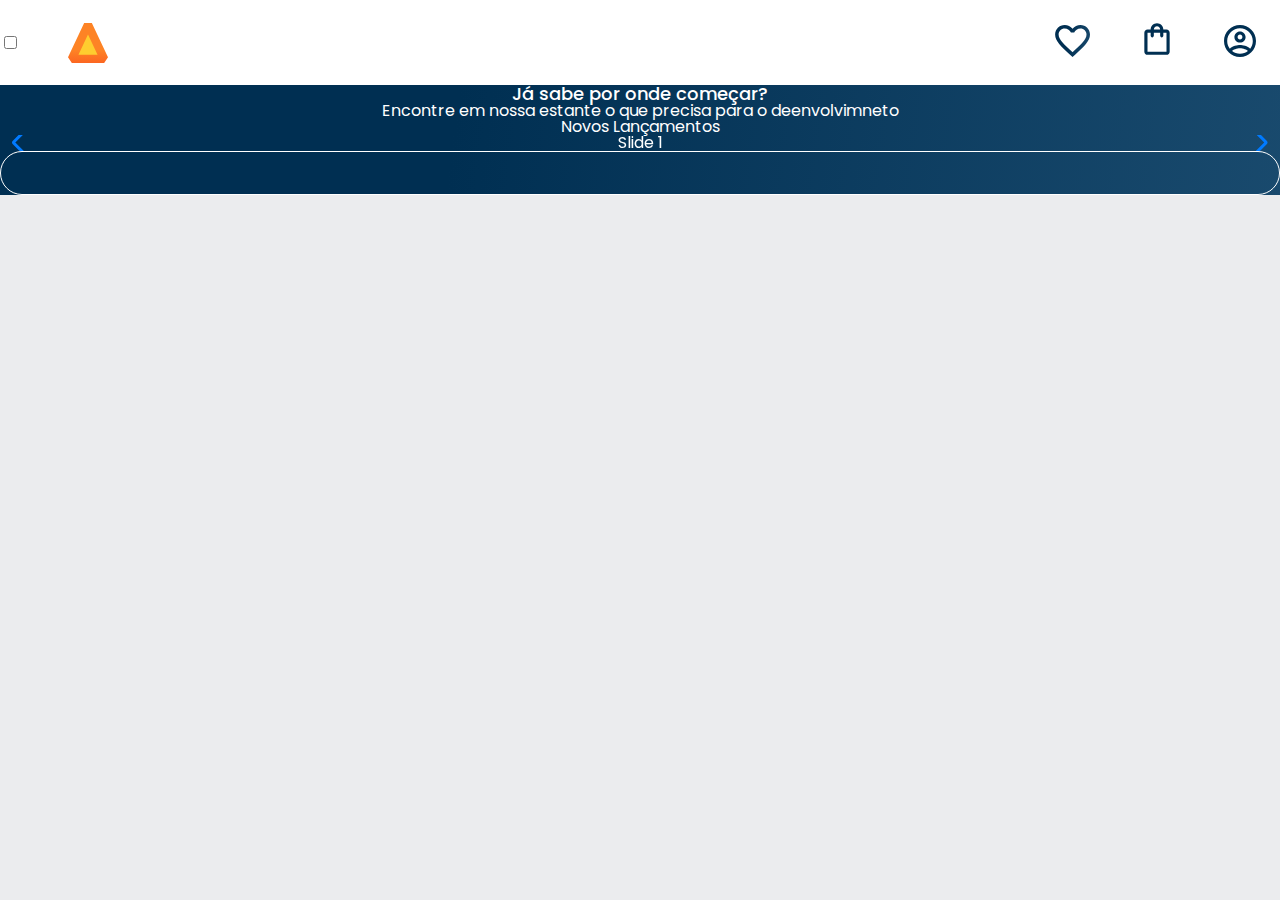
==== index.html @ 72f5707b "carrossel02" ====
<!DOCTYPE html>
<html>
    <head>
        <meta charset="UTF-8">
        <meta name="viewport" content="width=device-width, initial-scale=1.0">
        <title>
            AluraBooks
        </title>
        <link rel="stylesheet" href="reset.css">
        <link rel="stylesheet" href="style.css">
        <link rel="stylesheet"
  href="https://cdn.jsdelivr.net/npm/swiper@11/swiper-bundle.min.css"
/>
        <link rel="preconnect" href="https://fonts.googleapis.com">
        <link rel="preconnect" href="https://fonts.gstatic.com" crossorigin>
        <link href="https://fonts.googleapis.com/css2?family=Poppins:wght@300;400;500;700&display=swap" rel="stylesheet">
    </head>
    <body>
        <header class="cabeçalho">
            <div class="container">
                <input type="checkbox" id="menu" class="container__botao">
                <label for="menu">                
                    <span class="cabeçalho_menu_hamburguer container__imagem"></span>
                </label>
                <ul class="lista-menu">
                    <li class="lista-menu__titulo">Categoria</li>
                    <li class="lista-menu__item">
                        <a href="#" class="lista-menu__link">Programação</a>
                    </li>
                    <li class="lista-menu__item">
                        <a href="#" class="lista-menu__link">Front-end</a>
                    </li>
                    <li class="lista-menu__item">
                        <a href="#" class="lista-menu__link">Infraestrutura</a>
                    </li>
                    <li class="lista-menu__item">
                        <a href="#" class="lista-menu__link">Business</a>
                    </li>
                    <li class="lista-menu__item">
                        <a href="#" class="lista-menu__link">Design & UX</a>
                    </li>
                </ul>
                    <img src="img/Logo.svg" alt="Logo do AluraBooks" class="container__imagem">
            </div>
            <div class="container">
                <a href="#"><img src="img/Favoritos.svg" alt="Meus Favoritos" class="container__imagem"></a>
                <a href="#"><img src="img/Compras.svg" alt="Carrinho de compras" class="container__imagem"></a>
                <a href="#"><img src="img/Usuário.svg" alt="Meu Perfil" class="container__imagem"></a>
                        </div>
        </header>
        <section class="banner">
            <h2 class="banner__titulo">Já sabe por onde começar?</h2>
            <p class="banner__texto">Encontre em nossa estante
                o que precisa para o deenvolvimneto         </p>
 <section class="carrossel">
    <h2 class="carroel__titulo">Novos Lançamentos</h2>
    <!-- Slider main container -->
 <div class="swiper">
    <!-- Additional required wrapper -->
    <div class="swiper-wrapper">
      <!-- Slides -->
      <div class="swiper-slide">Slide 1</div>
      <div class="swiper-slide">Slide 2</div>
      <div class="swiper-slide">Slide 3</div>
      ...
    </div>
    <!-- If we need pagination -->
    <div class="swiper-pagination"></div>
  
    <!-- If we need navigation buttons -->
    <div class="swiper-button-prev"></div>
    <div class="swiper-button-next"></div>
  
    <!-- If we need scrollbar -->
    <div class="swiper-scrollbar"></div>
  </div>
</section>
                <input type="search" class="banner__pesquisa" Qual sera sua proxima leitura>
    </body>


</section>
<script src="https://cdn.jsdelivr.net/npm/swiper@11/swiper-bundle.min.js"></script>

</html>
---- style.css ----
@import url(styles/header.css);
@import url(styles/banner.css);
@import url(styles/carrossel.css);
:root{
    --cor-de-fundo: #EBECEE;
    --branco: #FFFFFF;
    --laranja: #EB9B00;
    --azul-degrade: linear-gradient(97.57deg, #002F52 35.49%, #326589 165.37%);
    --fonte-principal:"Poppins";
}
body{
    background-color: var(--cor-de-fundo);
    font-family: var(--fonte-principal);
    font-size: 16px;
    font-weight: 400s;
}
h1{
    background-color: white;
}
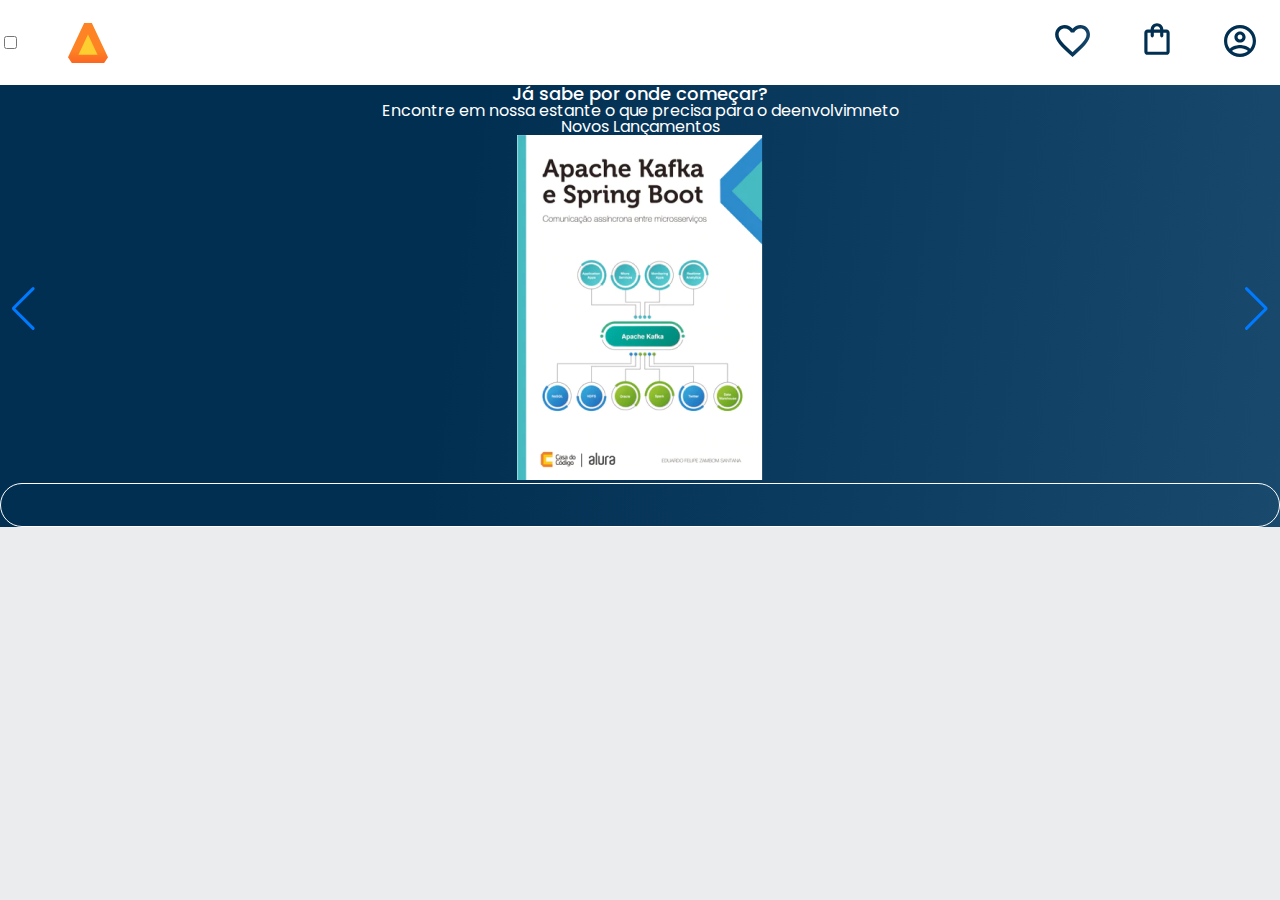
==== commit c9003289: "livros" ====
--- a/index.html
+++ b/index.html
@@ -59,9 +59,9 @@
     <!-- Additional required wrapper -->
     <div class="swiper-wrapper">
       <!-- Slides -->
-      <div class="swiper-slide">Slide 1</div>
-      <div class="swiper-slide">Slide 2</div>
-      <div class="swiper-slide">Slide 3</div>
+      <div class="swiper-slide"><img src="img/ApacheKafka.png" alt="livro sobre ApacheKafka e spring boot da AluraBooks"></div>
+      <div class="swiper-slide"><img src="img/Javascript.png" alt="livro sobre Javascript da AluraBooks"></div>
+      <div class="swiper-slide"><img src="img/Portugol.png" alt="livro sobre Portugol da AluraBooks"></div>
       ...
     </div>
     <!-- If we need pagination -->
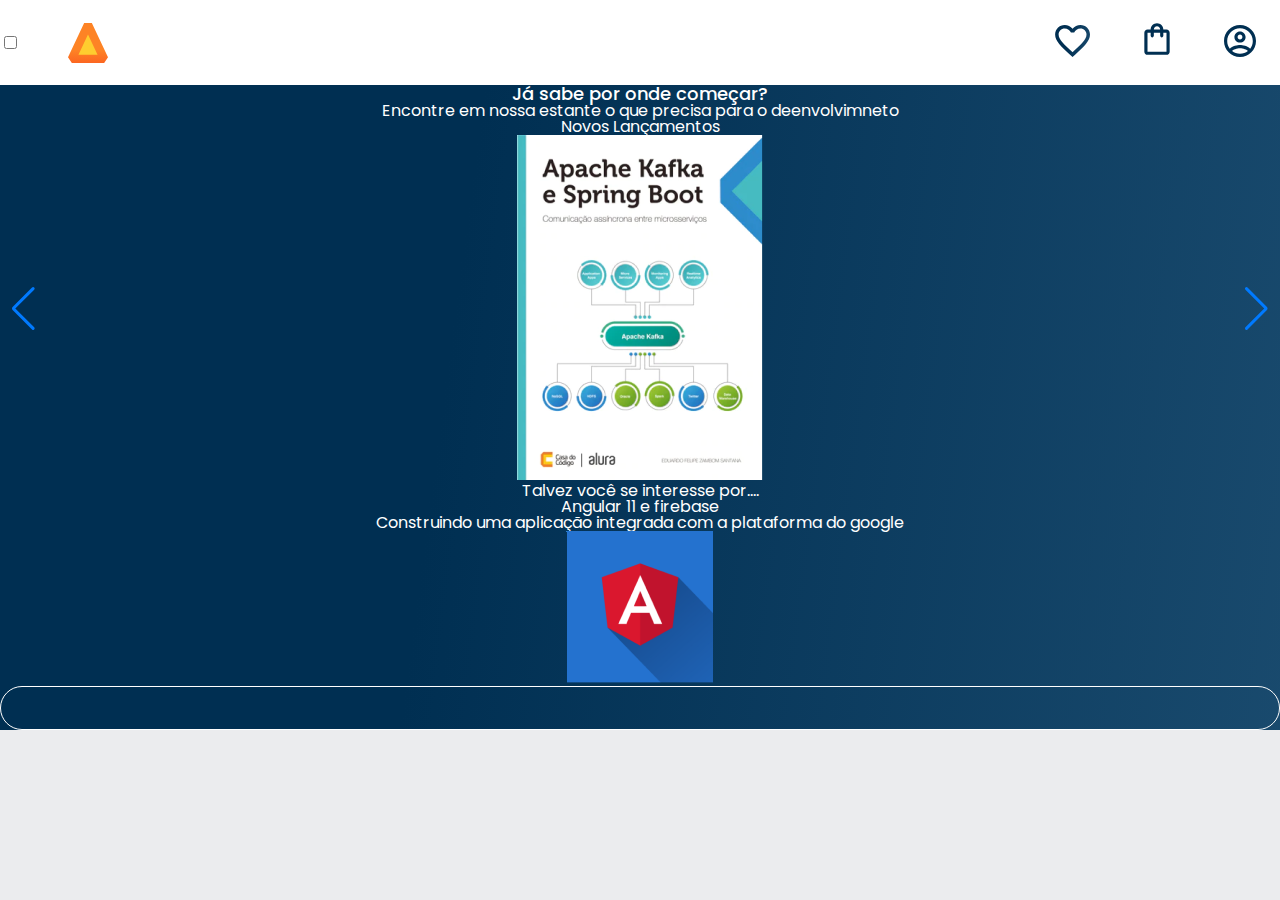
==== commit c6f0ad6f: "descrição livro" ====
--- a/index.html
+++ b/index.html
@@ -74,6 +74,20 @@
     <!-- If we need scrollbar -->
     <div class="swiper-scrollbar"></div>
   </div>
+  <div class="card">
+    <!--primeira linha-->
+    <div class="card__descriao">
+        <div class="descriao">
+            <!--primira coluna-->
+            <h3 class="descricao_titulo">Talvez você se interesse por....</h3>
+            <h2 class="descricao_titulo-livro">Angular 11 e firebase</h2>
+            <p class="descricao__texto">Construindo uma aplicação integrada com a plataforma do google</p>
+        </div>
+        <!--Segunda coluna-->
+        <img src="img/Angular-1.png" class="descricao__imagem"">
+        </div>
+    </div>
+  </div>
 </section>
                 <input type="search" class="banner__pesquisa" Qual sera sua proxima leitura>
     </body>
@@ -81,5 +95,10 @@
 
 </section>
 <script src="https://cdn.jsdelivr.net/npm/swiper@11/swiper-bundle.min.js"></script>
-
+<script>
+    const swiper= new swiper('.swiper ,'){
+        spaceBeten: 10,
+        slidesPerView: 3,
+    }
+</script>
 </html>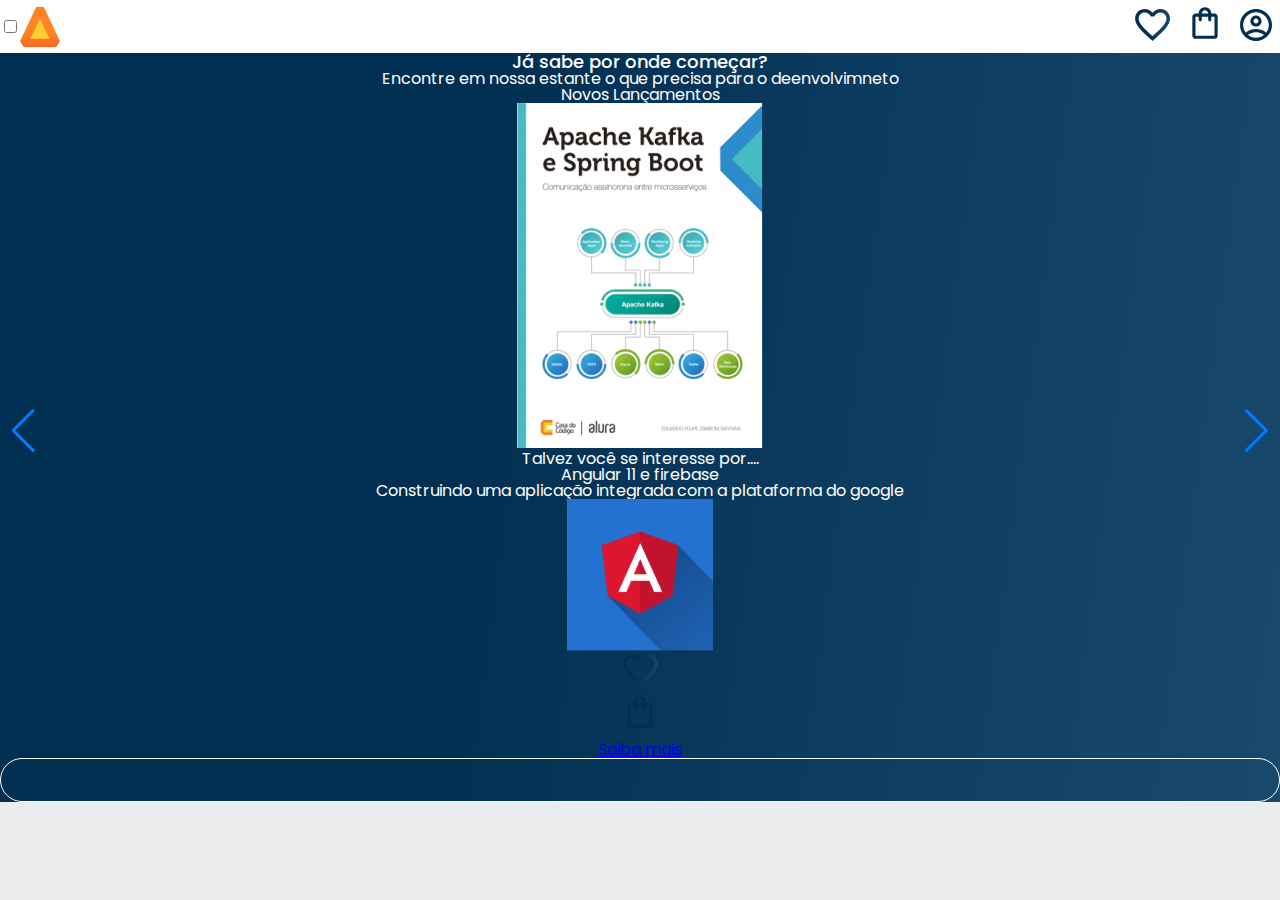
==== commit 73e79270: "saiba mais" ====
--- a/index.html
+++ b/index.html
@@ -72,8 +72,7 @@
     <div class="swiper-button-next"></div>
   
     <!-- If we need scrollbar -->
-    <div class="swiper-scrollbar"></div>
-  </div>
+
   <div class="card">
     <!--primeira linha-->
     <div class="card__descriao">
@@ -86,6 +85,19 @@
         <!--Segunda coluna-->
         <img src="img/Angular-1.png" class="descricao__imagem"">
         </div>
+        <!--segunda linha-->
+        <div class="card__botoes"></div>
+        <!--primira coluna-->
+        <ul class="botoes">
+            <li class="botoes__item"></li>
+            <img src="img/Favoritos-1.svg" alt="favoritar livro">
+            <li class="botoes__item">
+                <img src="img/Compras.svg" alt="adicionar no carrinho de compras">
+            </li>
+            </li>
+        </ul>
+        <!--egunda coluna-->
+        <a href="#"class="botoes__ancora">Saiba mais</a>
     </div>
   </div>
 </section>
@@ -97,8 +109,8 @@
 <script src="https://cdn.jsdelivr.net/npm/swiper@11/swiper-bundle.min.js"></script>
 <script>
     const swiper= new swiper('.swiper ,'){
-        spaceBeten: 10,
-        slidesPerView: 3,
+        spaceBeten=10,
+        slidesPerView:3,
     }
 </script>
 </html>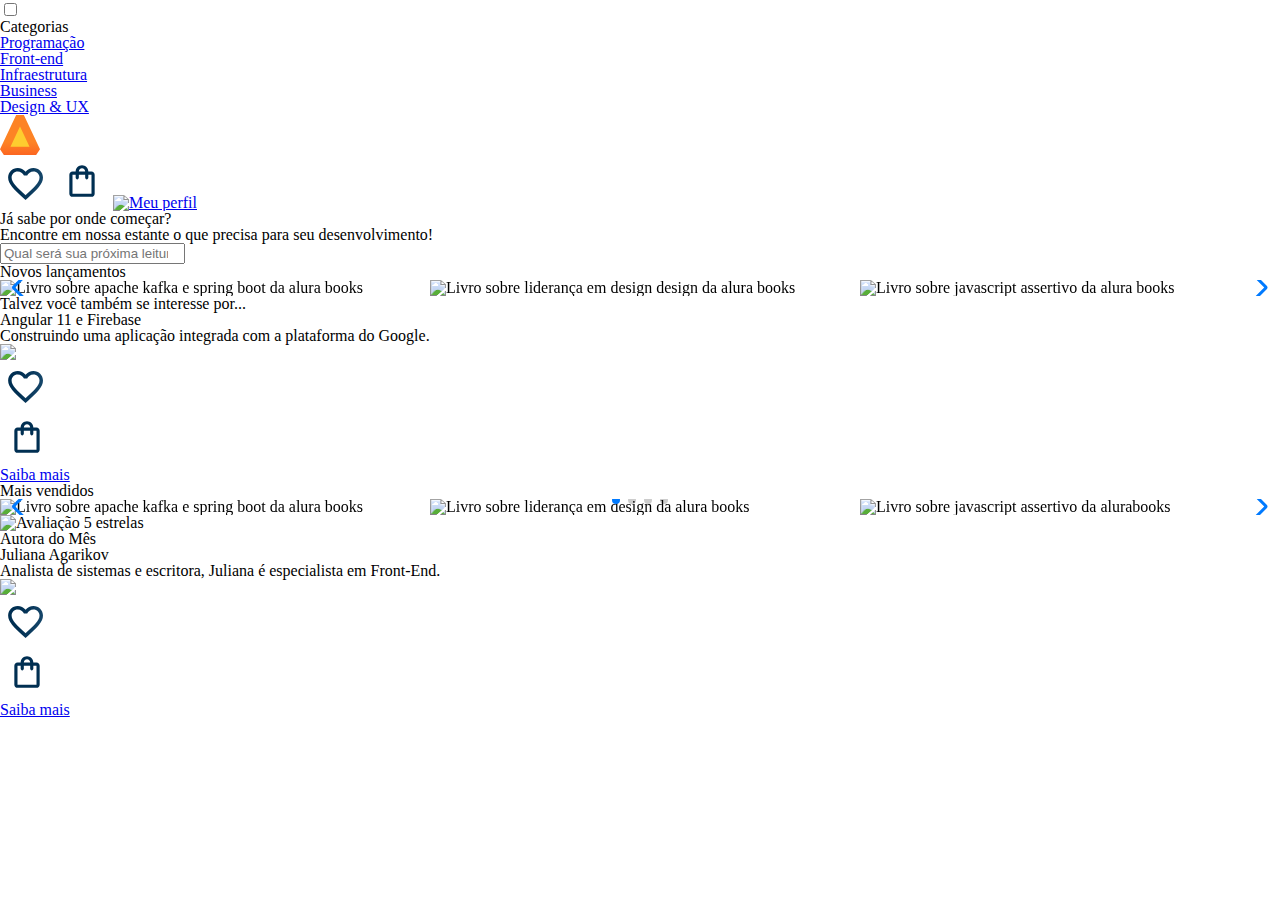
==== commit d533d08c: "ajuste" ====
--- a/index.html
+++ b/index.html
@@ -1,116 +1,181 @@
 <!DOCTYPE html>
 <html>
-    <head>
-        <meta charset="UTF-8">
-        <meta name="viewport" content="width=device-width, initial-scale=1.0">
-        <title>
-            AluraBooks
-        </title>
-        <link rel="stylesheet" href="reset.css">
-        <link rel="stylesheet" href="style.css">
-        <link rel="stylesheet"
-  href="https://cdn.jsdelivr.net/npm/swiper@11/swiper-bundle.min.css"
-/>
-        <link rel="preconnect" href="https://fonts.googleapis.com">
-        <link rel="preconnect" href="https://fonts.gstatic.com" crossorigin>
-        <link href="https://fonts.googleapis.com/css2?family=Poppins:wght@300;400;500;700&display=swap" rel="stylesheet">
-    </head>
-    <body>
-        <header class="cabeçalho">
-            <div class="container">
-                <input type="checkbox" id="menu" class="container__botao">
-                <label for="menu">                
-                    <span class="cabeçalho_menu_hamburguer container__imagem"></span>
-                </label>
-                <ul class="lista-menu">
-                    <li class="lista-menu__titulo">Categoria</li>
-                    <li class="lista-menu__item">
-                        <a href="#" class="lista-menu__link">Programação</a>
-                    </li>
-                    <li class="lista-menu__item">
-                        <a href="#" class="lista-menu__link">Front-end</a>
-                    </li>
-                    <li class="lista-menu__item">
-                        <a href="#" class="lista-menu__link">Infraestrutura</a>
-                    </li>
-                    <li class="lista-menu__item">
-                        <a href="#" class="lista-menu__link">Business</a>
-                    </li>
-                    <li class="lista-menu__item">
-                        <a href="#" class="lista-menu__link">Design & UX</a>
-                    </li>
-                </ul>
-                    <img src="img/Logo.svg" alt="Logo do AluraBooks" class="container__imagem">
-            </div>
-            <div class="container">
-                <a href="#"><img src="img/Favoritos.svg" alt="Meus Favoritos" class="container__imagem"></a>
-                <a href="#"><img src="img/Compras.svg" alt="Carrinho de compras" class="container__imagem"></a>
-                <a href="#"><img src="img/Usuário.svg" alt="Meu Perfil" class="container__imagem"></a>
-                        </div>
-        </header>
-        <section class="banner">
-            <h2 class="banner__titulo">Já sabe por onde começar?</h2>
-            <p class="banner__texto">Encontre em nossa estante
-                o que precisa para o deenvolvimneto         </p>
- <section class="carrossel">
-    <h2 class="carroel__titulo">Novos Lançamentos</h2>
+
+<head>
+  <meta charset="UTF-8">
+  <meta name="viewport" content="width=device-width, initial-scale=1.0">
+  <title>AluraBooks</title>
+  <link rel="stylesheet" href="reset.css">
+  <link rel="preconnect" href="https://fonts.googleapis.com">
+  <link rel="preconnect" href="https://fonts.gstatic.com" crossorigin>
+  <link href="https://fonts.googleapis.com/css2?family=Poppins:wght@300;400;500;700&display=swap" rel="stylesheet">
+  <link rel="stylesheet" href="https://cdn.jsdelivr.net/npm/swiper@11/swiper-bundle.min.css" />
+  <link rel="stylesheet" href="styles.css">
+</head>
+
+<body>
+  <header class="cabeçalho">
+    <div class="container">
+      <input type="checkbox" id="menu" class="container__botao">
+      <label for="menu">
+        <span class="cabeçalho__menu-hamburguer container__imagem"></span>
+      </label>
+      <ul class="lista-menu">
+        <li class="lista-menu__titulo">Categorias</li>
+        <li class="lista-menu__item">
+          <a href="#" class="lista-menu__link">Programação</a>
+        </li>
+        <li class="lista-menu__item">
+          <a href="#" class="lista-menu__link">Front-end</a>
+        </li>
+        <li class="lista-menu__item">
+          <a href="#" class="lista-menu__link">Infraestrutura</a>
+        </li>
+        <li class="lista-menu__item">
+          <a href="#" class="lista-menu__link">Business</a>
+        </li>
+        <li class="lista-menu__item">
+          <a href="#" class="lista-menu__link">Design & UX</a>
+        </li>
+      </ul>
+      <img src="img/Logo.svg" alt="Logo da Alurabooks" class="container__imagem">
+    </div>
+    <div class="container">
+      <a href="#"><img src="img/Favoritos.svg" alt="Meus favoritos" class="container__imagem"></a>
+      <a href="#"><img src="img/Compras.svg" alt="Carrinhos de compras" class="container__imagem"></a>
+      <a href="#"><img src="img/Usuario.svg" alt="Meu perfil" class="container__imagem"></a>
+    </div>
+  </header>
+
+  <section class="banner">
+    <h2 class="banner__titulo">Já sabe por onde começar?</h2>
+    <p class="banner__texto">Encontre em nossa estante o que precisa para seu desenvolvimento!</p>
+    <input type="search" class="banner__pesquisa" placeholder="Qual será sua próxima leitura?">
+  </section>
+
+  <section class="carrossel">
+    <h2 class="carrossel__titulo">Novos lançamentos</h2>
     <!-- Slider main container -->
- <div class="swiper">
-    <!-- Additional required wrapper -->
-    <div class="swiper-wrapper">
-      <!-- Slides -->
-      <div class="swiper-slide"><img src="img/ApacheKafka.png" alt="livro sobre ApacheKafka e spring boot da AluraBooks"></div>
-      <div class="swiper-slide"><img src="img/Javascript.png" alt="livro sobre Javascript da AluraBooks"></div>
-      <div class="swiper-slide"><img src="img/Portugol.png" alt="livro sobre Portugol da AluraBooks"></div>
-      ...
+    <div class="swiper">
+      <!-- Additional required wrapper -->
+      <div class="swiper-wrapper">
+        <!-- Slides -->
+        <div class="swiper-slide"><img src="img/Apachekafka.svg"
+            alt="Livro sobre apache kafka e spring boot da alura books"></div>
+        <div class="swiper-slide"><img src="img/Liderança.svg"
+            alt="Livro sobre liderança em design design da alura books"></div>
+        <div class="swiper-slide"><img src="img/Javascript.svg" alt="Livro sobre javascript assertivo da alura books">
+        </div>
+        <div class="swiper-slide">
+          <img src="img/Guia Front-end.svg" alt="Livro Guia front end" />
+        </div>
+        <div class="swiper-slide">
+          <img src="img/Portugol.svg" alt="Livro sobre portugol" />
+        </div>
+        <div class="swiper-slide">
+          <img src="img/Acessibilidade.svg" alt="Livro sobre acessibilidade" />
+        </div>
+      </div>
+
+      <!-- If we need navigation buttons -->
+      <div class="swiper-button-prev"></div>
+      <div class="swiper-button-next"></div>
+
     </div>
-    <!-- If we need pagination -->
-    <div class="swiper-pagination"></div>
-  
-    <!-- If we need navigation buttons -->
-    <div class="swiper-button-prev"></div>
-    <div class="swiper-button-next"></div>
-  
-    <!-- If we need scrollbar -->
 
-  <div class="card">
-    <!--primeira linha-->
-    <div class="card__descriao">
-        <div class="descriao">
-            <!--primira coluna-->
-            <h3 class="descricao_titulo">Talvez você se interesse por....</h3>
-            <h2 class="descricao_titulo-livro">Angular 11 e firebase</h2>
-            <p class="descricao__texto">Construindo uma aplicação integrada com a plataforma do google</p>
+    <div class="card">
+      <div class="card__descrição">
+        <div class="descrição">
+          <h3 class="descrição__titulo">Talvez você também se interesse por...</h3>
+          <h2 class="descrição__titulo-livro">Angular 11 e Firebase</h2>
+          <p class="descrição__texto">
+            Construindo uma aplicação integrada com a plataforma do Google.
+          </p>
         </div>
-        <!--Segunda coluna-->
-        <img src="img/Angular-1.png" class="descricao__imagem"">
+        <img src="img/Angular.svg" class="descrição__imagem" />
+      </div>
+      <div class="card__botões">
+        <ul class="botões">
+          <li class="botões__item">
+            <img src="img/Favoritos.svg" alt="Favoritar livro" />
+          </li>
+          <li class="botões__item">
+            <img src="img/Compras.svg" alt="Adicionar no carrinho de compras" />
+          </li>
+        </ul>
+        <a href="#" class="botões__ancora">Saiba mais</a>
+      </div>
+    </div>
+
+  </section>
+
+  <section class=”carrossel”>
+    <h2 class="carrossel__titulo">Mais vendidos</h2>
+    <div class="swiper">
+      <!-- Additional required wrapper -->
+      <!-- If we need pagination -->
+      <div class="swiper-pagination"></div>
+
+      <div class="swiper-wrapper">
+        <!-- Slides -->
+        <div class="swiper-slide"><img src="img/ApacheKafka.svg"
+            alt="Livro sobre apache kafka e spring boot da alura books"></div>
+        <div class="swiper-slide"><img src="img/Liderança.svg" alt="Livro sobre liderança em design da alura books">
         </div>
-        <!--segunda linha-->
-        <div class="card__botoes"></div>
-        <!--primira coluna-->
-        <ul class="botoes">
-            <li class="botoes__item"></li>
-            <img src="img/Favoritos-1.svg" alt="favoritar livro">
-            <li class="botoes__item">
-                <img src="img/Compras.svg" alt="adicionar no carrinho de compras">
-            </li>
-            </li>
+        <div class="swiper-slide"><img src="img/Javascript.svg" alt="Livro sobre javascript assertivo da alurabooks">
+        </div>
+        <div class="swiper-slide"><img src="img/Guia Front-end.svg" alt="Livro Guia front end"></div>
+        <div class="swiper-slide"><img src="img/Portugol.svg" alt="Livro sobre portugol"></div>
+        <div class="swiper-slide"><img src="img/Acessibilidade.svg" alt="livro sobre acessibilidade"></div>
+      </div>
+
+      <!-- If we need navigation buttons -->
+      <div class="swiper-button-prev"></div>
+      <div class="swiper-button-next"></div>
+    </div>
+
+    <div class="card">
+      <!-- 1º linha -->
+      <div class="card__descrição">
+        <!-- 1º coluna -->
+        <div class="descrição">
+          <img src="img/Estrelinhas.svg" alt="Avaliação 5 estrelas">
+          <h3 class="descrição__titulo">Autora do Mês</h3>
+          <h2 class="descrição__titulo-livro">Juliana Agarikov</h2>
+          <p class="descrição__texto">Analista de sistemas e escritora, Juliana é especialista em Front-End.
+          </p>
+        </div>
+        <!-- 2º coluna -->
+        <img src="img/Escritora.svg" class="descrição__imagem">
+      </div>
+
+      <!-- 2º linha -->
+      <div class="card__botões">
+        <!-- 1º coluna -->
+        <ul class="botões">
+          <li class="botões__item"><img src="img/Favoritos.svg" alt="Favoritar livro"></li>
+          <li class="botões__item"><img src="img/Compras.svg" alt="Adicionar no carrinho de compras"></li>
         </ul>
-        <!--egunda coluna-->
-        <a href="#"class="botoes__ancora">Saiba mais</a>
+        <!-- 2º coluna -->
+        <a href="#" class="botões__ancora">Saiba mais</a>
+      </div>
     </div>
-  </div>
-</section>
-                <input type="search" class="banner__pesquisa" Qual sera sua proxima leitura>
-    </body>
 
 
-</section>
-<script src="https://cdn.jsdelivr.net/npm/swiper@11/swiper-bundle.min.js"></script>
-<script>
-    const swiper= new swiper('.swiper ,'){
-        spaceBeten=10,
-        slidesPerView:3,
-    }
-</script>
+
+  </section>
+
+  <script src="https://cdn.jsdelivr.net/npm/swiper@11/swiper-bundle.min.js"></script>
+  <script>
+    const swiper = new Swiper(".swiper", {
+      spaceBetween: 10,
+      slidesPerView: 3,
+      pagination: {
+        el: ".swiper-pagination",
+        type: "bullets",
+      },
+    });
+  </script>
+</body>
+
 </html>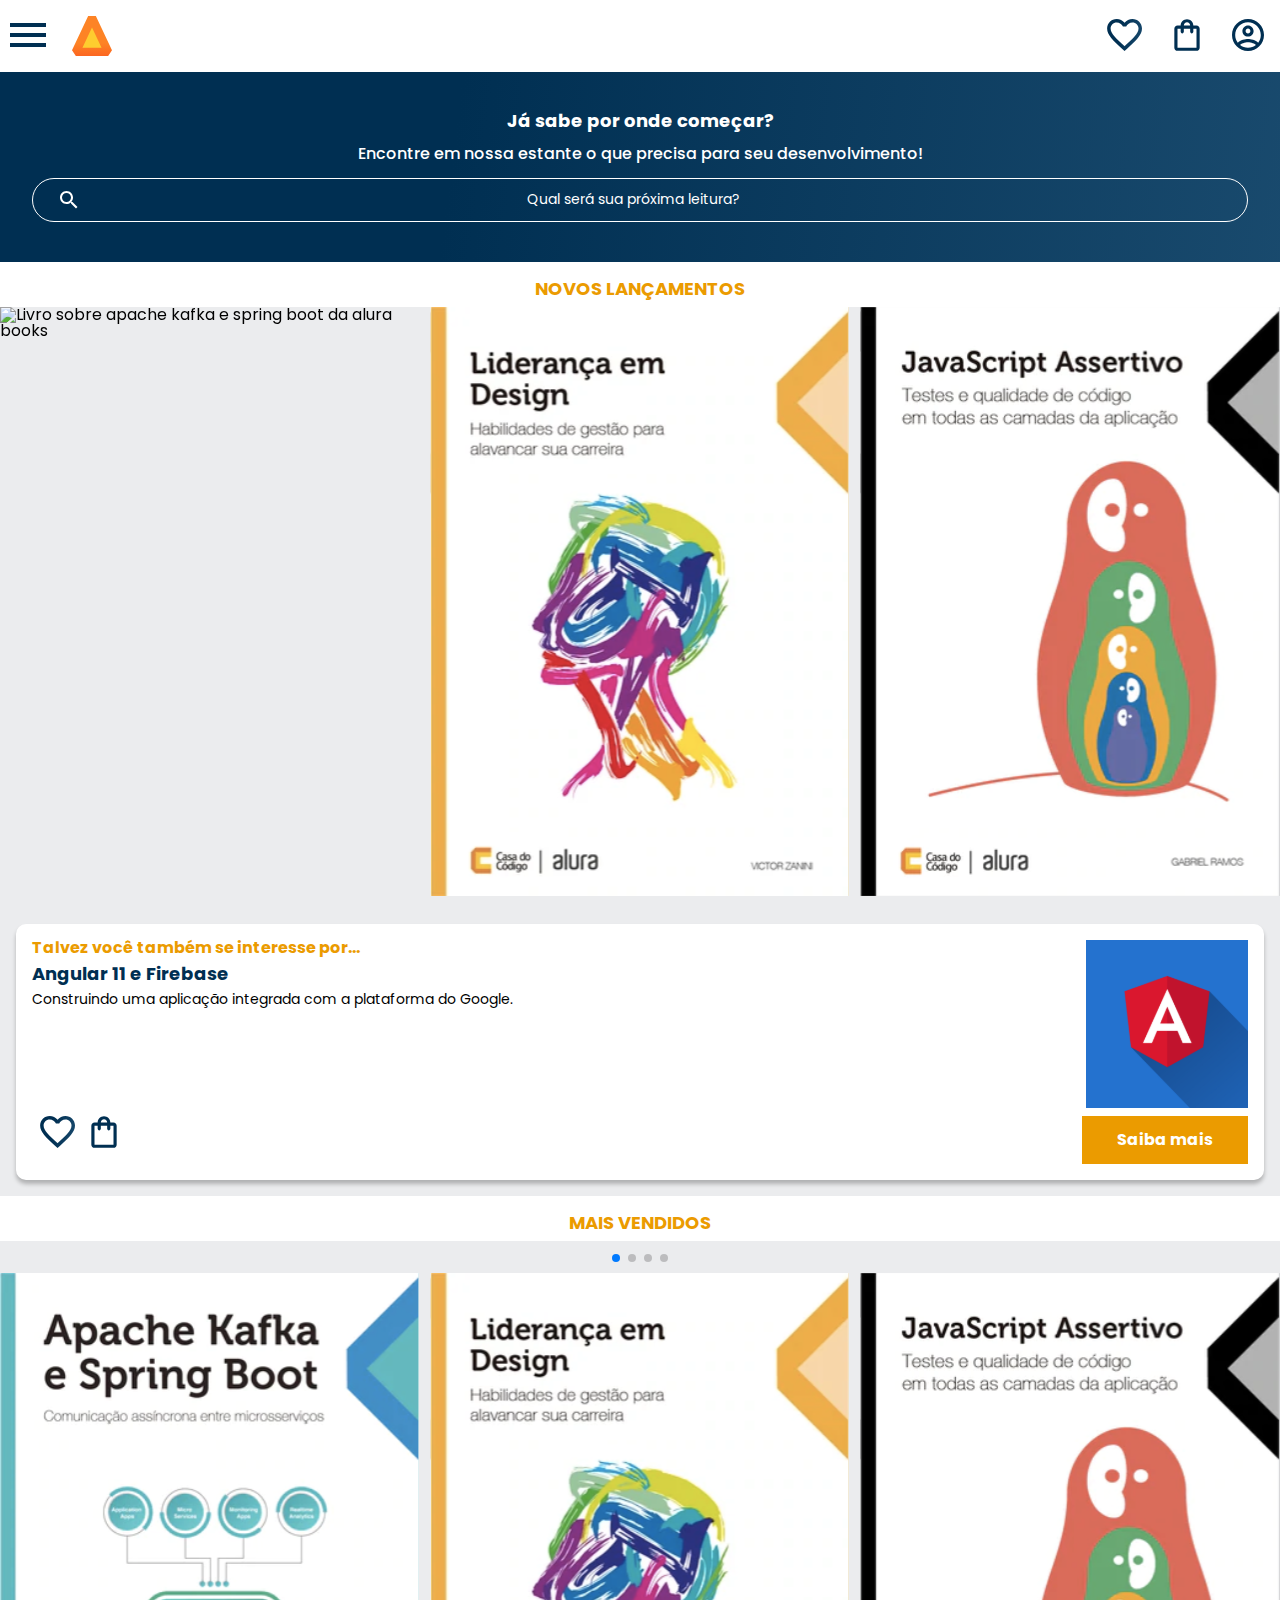
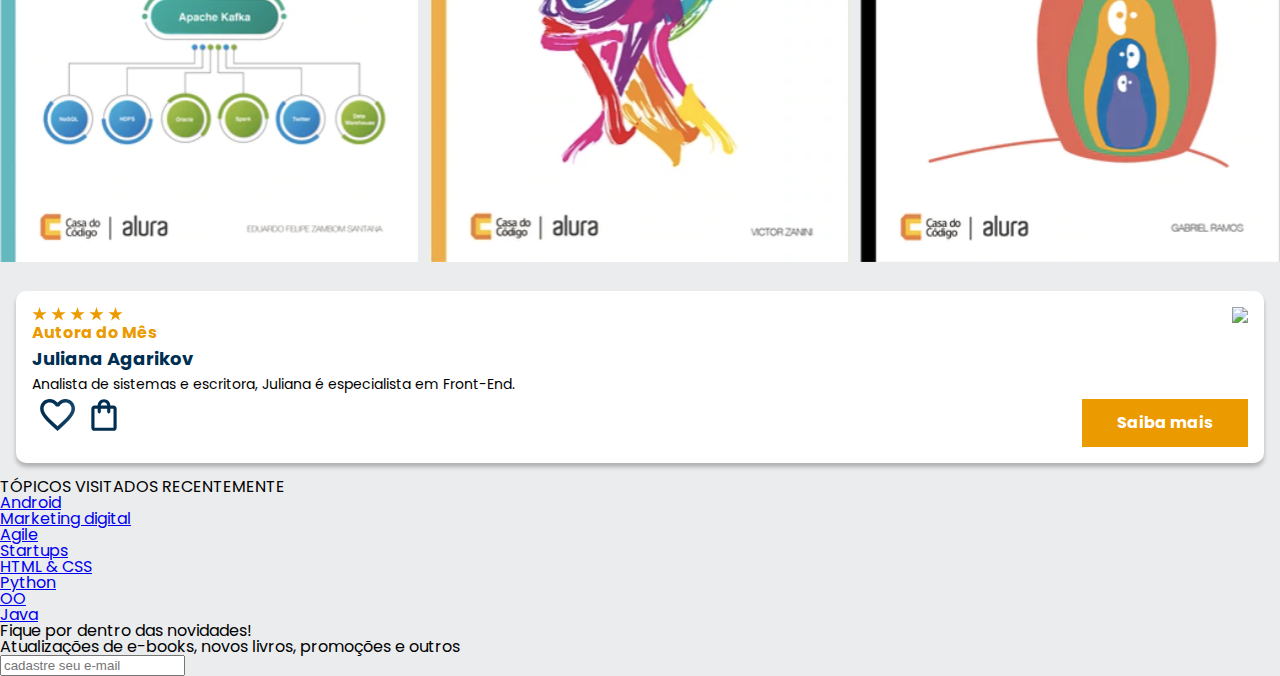
==== commit d30714cd: "contato" ====
--- a/index.html
+++ b/index.html
@@ -165,6 +165,25 @@
 
   </section>
 
+  <section class="topicos">
+    <h2 class="topicos__titulo">TÓPICOS VISITADOS RECENTEMENTE</h2>
+    <ul class="topicos__lista">
+      <li class="topicos__item"><a href="#" class="topicos__link">Android</a></li>
+      <li class="topicos__item"><a href="#" class="topicos__link">Marketing digital</a></li>
+      <li class="topicos__item"><a href="#" class="topicos__link">Agile</a></li>
+      <li class="topicos__item"><a href="#" class="topicos__link">Startups</a></li>
+      <li class="topicos__item"><a href="#" class="topicos__link">HTML & CSS</a></li>
+      <li class="topicos__item"><a href="#" class="topicos__link">Python</a></li>
+      <li class="topicos__item"><a href="#" class="topicos__link">OO</a></li>
+      <li class="topicos__item"><a href="#" class="topicos__link">Java</a></li>
+    </ul>
+
+  </section>
+<section class="contato"></section>
+<h2 class="contato__titulo">Fique por dentro das novidades!</h2>
+<p class="contato__texto">Atualizações de e-books, novos livros, promoções e outros</p>
+<input type="email" class="contato__email" placeholder="cadastre seu e-mail">
+
   <script src="https://cdn.jsdelivr.net/npm/swiper@11/swiper-bundle.min.js"></script>
   <script>
     const swiper = new Swiper(".swiper", {
--- a/styles.css
+++ b/styles.css
@@ -0,0 +1,19 @@
+@import url("styles/header.css");
+@import url("styles/banner.css");
+@import url("styles/carrossel.css");
+
+:root {
+    --cor-de-fundo: #EBECEE;
+    --branco: #FFFFFF;
+    --laranja: #EB9B00;
+    --azul-degrade: linear-gradient(97.54deg, #002f52 35.49%, #326589 165.37%);
+    --fonte-principal: "Poppins";
+    --azul: #002F52;
+}
+
+body {
+    background-color: var(--cor-de-fundo);
+    font-family: var(--fonte-principal);
+    font-size: 16px;
+    font-weight: 400;
+}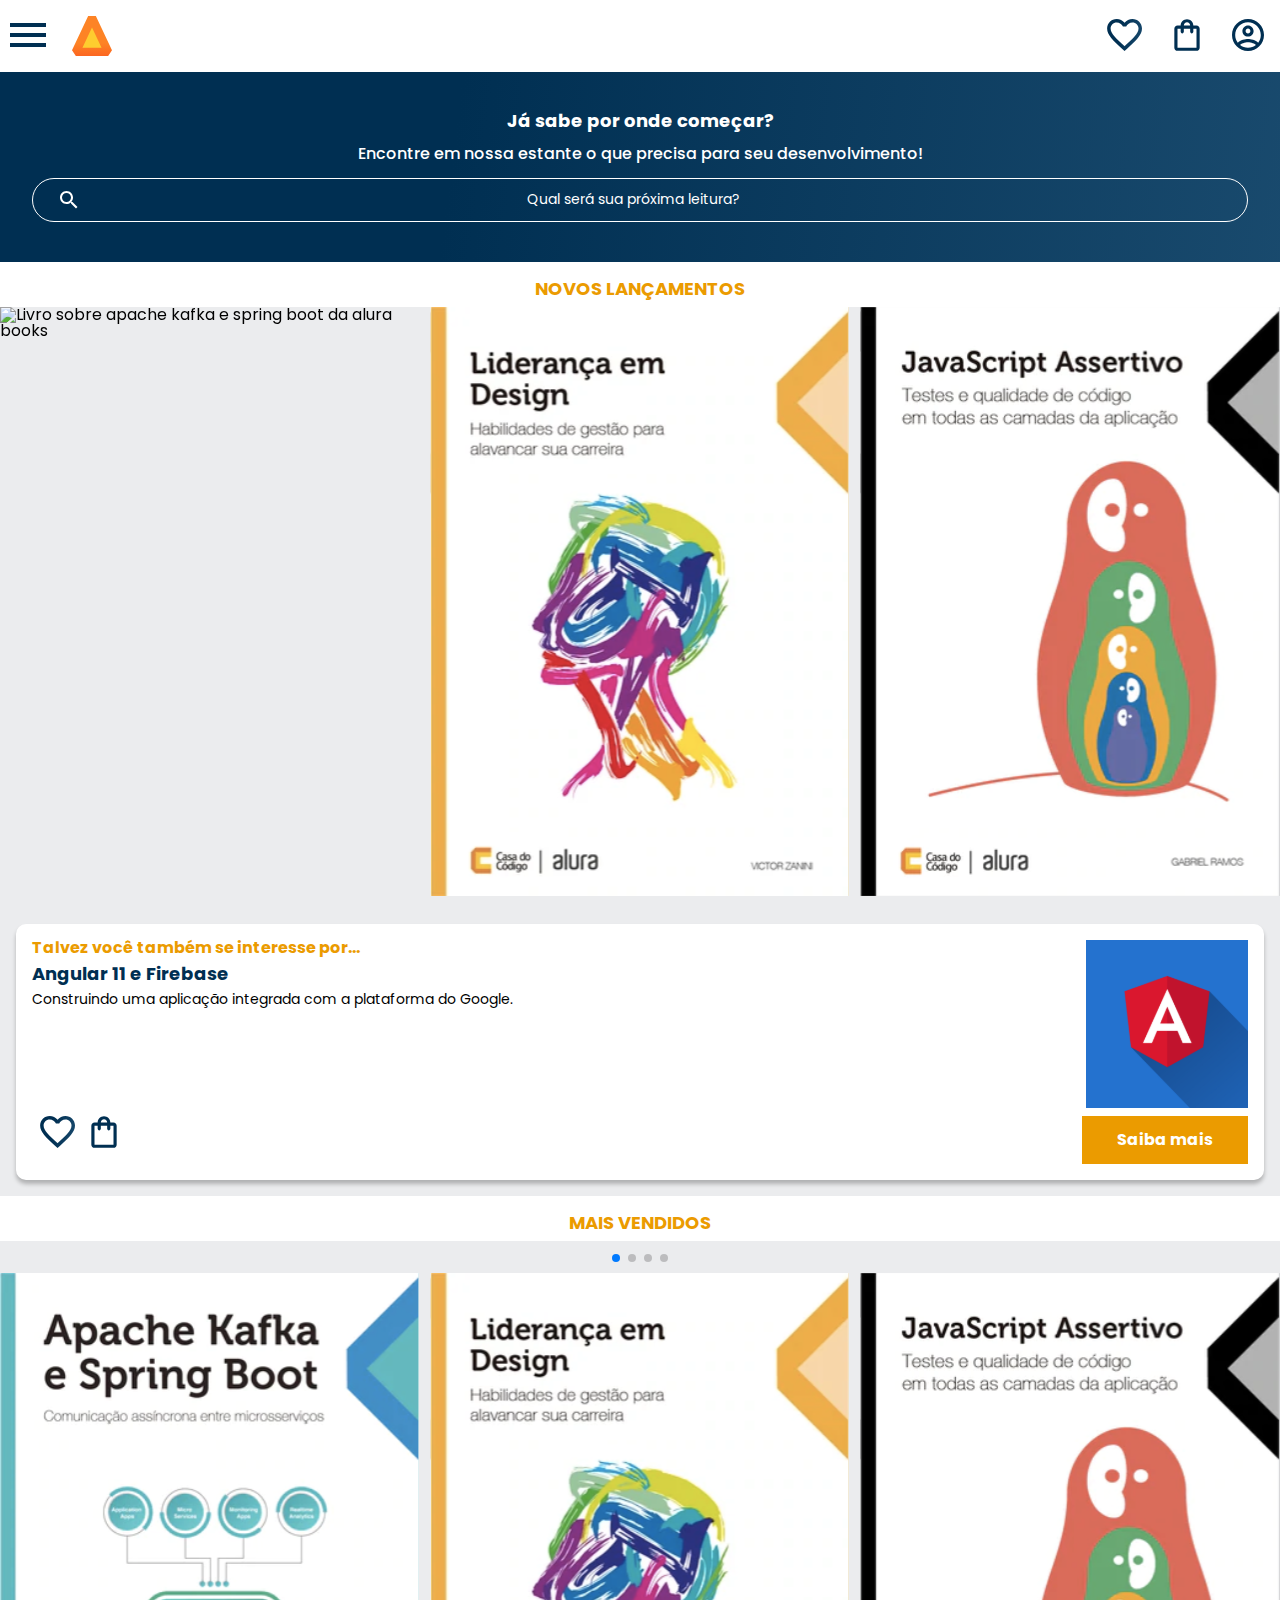
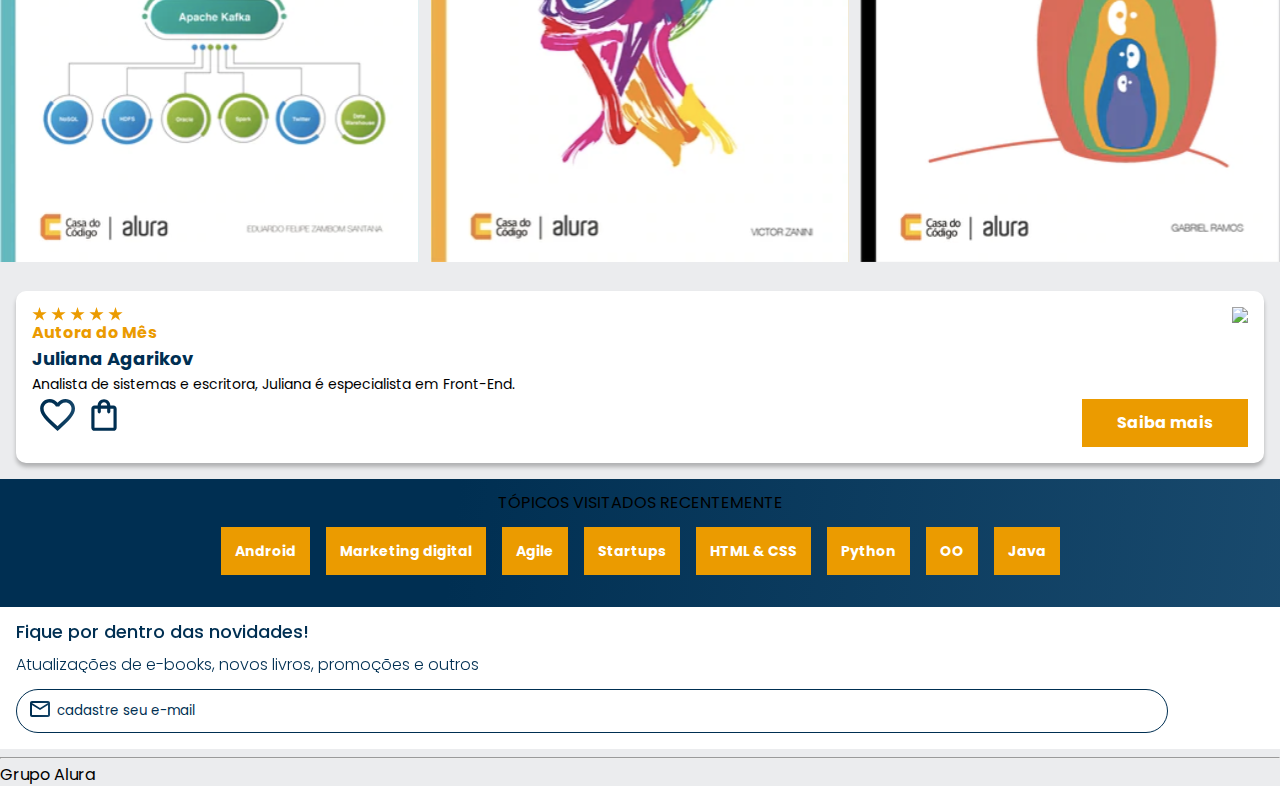
==== commit 2d3920aa: "rodape" ====
--- a/index.html
+++ b/index.html
@@ -166,7 +166,7 @@
   </section>
 
   <section class="topicos">
-    <h2 class="topicos__titulo">TÓPICOS VISITADOS RECENTEMENTE</h2>
+    <h2 class="topicos__titulos">TÓPICOS VISITADOS RECENTEMENTE</h2>
     <ul class="topicos__lista">
       <li class="topicos__item"><a href="#" class="topicos__link">Android</a></li>
       <li class="topicos__item"><a href="#" class="topicos__link">Marketing digital</a></li>
@@ -177,12 +177,18 @@
       <li class="topicos__item"><a href="#" class="topicos__link">OO</a></li>
       <li class="topicos__item"><a href="#" class="topicos__link">Java</a></li>
     </ul>
-
-  </section>
-<section class="contato"></section>
-<h2 class="contato__titulo">Fique por dentro das novidades!</h2>
-<p class="contato__texto">Atualizações de e-books, novos livros, promoções e outros</p>
-<input type="email" class="contato__email" placeholder="cadastre seu e-mail">
+    
+  </section>
+<section class="contato">
+  <h2 class="contato__titulo">Fique por dentro das novidades!</h2>
+  <p class="contato__texto">Atualizações de e-books, novos livros, promoções e outros</p>
+  <input type="email" class="contato__email" placeholder="cadastre seu e-mail">
+
+</section>
+<hr />
+<footer class="rodape">
+  <h2 class="rodape__titulo">Grupo Alura</h2>
+</footer>
 
   <script src="https://cdn.jsdelivr.net/npm/swiper@11/swiper-bundle.min.js"></script>
   <script>
--- a/styles.css
+++ b/styles.css
@@ -1,7 +1,9 @@
 @import url("styles/header.css");
 @import url("styles/banner.css");
 @import url("styles/carrossel.css");
-
+@import url("styles/Contato.css");
+@import url("styles/rodapé");
+@import url("styles/topicos.css");
 :root {
     --cor-de-fundo: #EBECEE;
     --branco: #FFFFFF;
@@ -9,6 +11,7 @@
     --azul-degrade: linear-gradient(97.54deg, #002f52 35.49%, #326589 165.37%);
     --fonte-principal: "Poppins";
     --azul: #002F52;
+
 }
 
 body {
